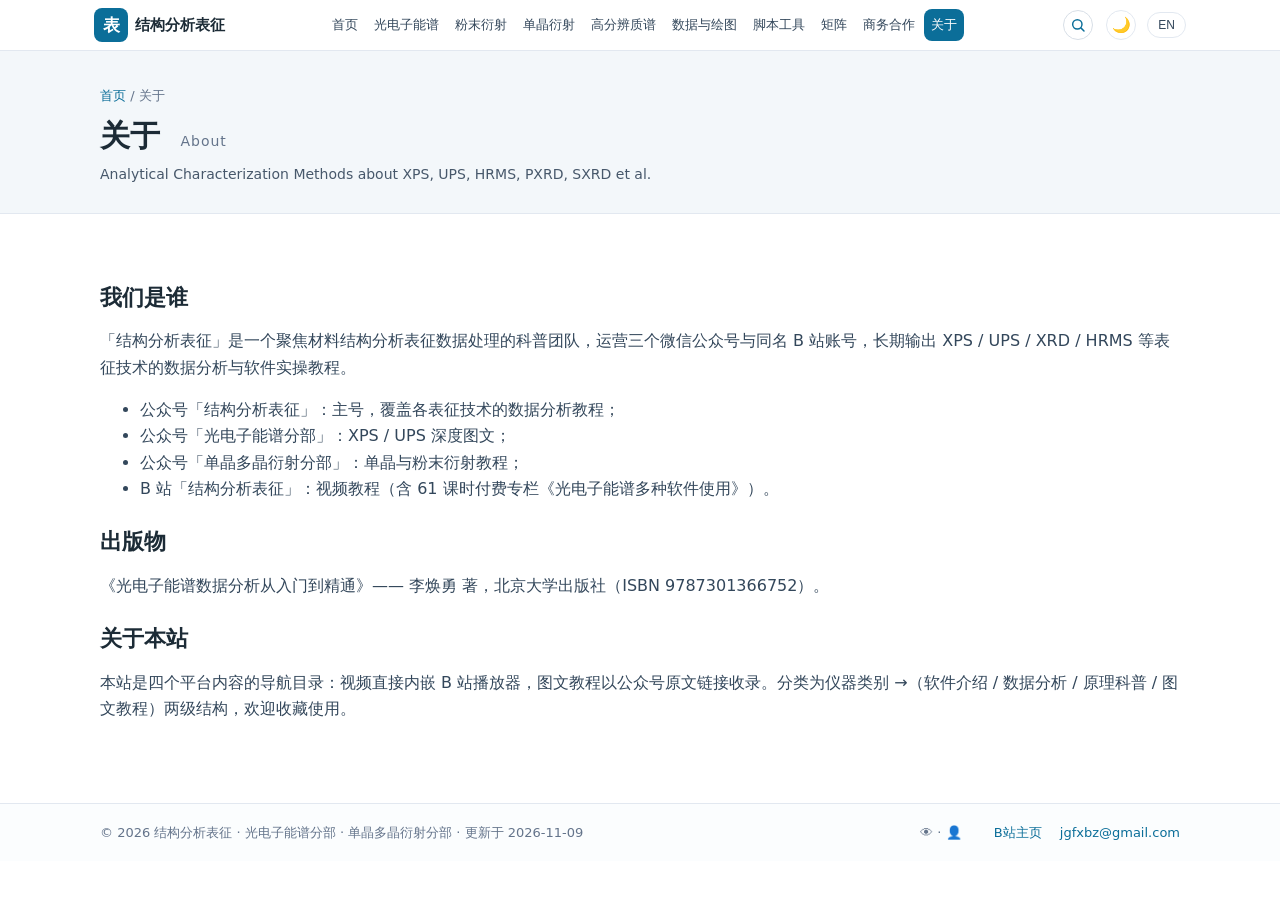
==== about/index.html @ 6eba2d3c "feat: 首页书封放大(150→200px)+离右缘留白，CSS缓存串 20261120d" ====
<!DOCTYPE html>
<html lang="zh-CN">
<head>
<meta charset="UTF-8">
<meta name="viewport" content="width=device-width, initial-scale=1.0">
<title data-i18n="title.about">关于 — 结构分析表征</title>
<meta name="description" content="结构分析表征账号矩阵与出版物的介绍页面。">
<link rel="icon" href="data:image/svg+xml,%3Csvg xmlns='http://www.w3.org/2000/svg' viewBox='0 0 100 100'%3E%3Crect width='100' height='100' rx='20' fill='%230b6e99'/%3E%3Ctext x='50' y='62' font-size='34' text-anchor='middle' fill='white' font-family='sans-serif' font-weight='bold'%3E%E8%A1%A8%3C/text%3E%3C/svg%3E">
<link rel="stylesheet" href="../assets/css/style.css?v=20261120d">
</head>
<body data-page="about">
<header class="site-header">
  <div class="wrap header-inner">
    <a class="logo" href="../index.html">
      <span class="logo-badge">表</span>
      <span class="logo-text"><strong>结构分析表征</strong><small>Structure Analysis &amp; Characterization</small></span>
    </a>
    <nav><ul><li><a href="../index.html" data-i18n="nav.home">首页</a></li>
<li><a href="../xps/index.html" data-i18n="nav.xps">光电子能谱</a></li>
<li><a href="../xrd-powder/index.html" data-i18n="nav.xrd">粉末衍射</a></li>
<li><a href="../scxrd/index.html" data-i18n="nav.scxrd">单晶衍射</a></li>
<li><a href="../hrms/index.html" data-i18n="nav.hrms">高分辨质谱</a></li>
<li><a href="../dataplot/index.html" data-i18n="nav.dataplot">数据与绘图</a></li>
<li><a href="../scripts/index.html" data-i18n="nav.scripts">脚本工具</a></li>
<li><a href="../matrix/index.html" data-i18n="nav.matrix">矩阵</a></li>
<li><a href="../cooperation/index.html" data-i18n="nav.coop">商务合作</a></li>
<li><a href="../about/index.html" class="active" data-i18n="nav.about">关于</a></li></ul></nav>
    <div class="header-actions">
      <a class="search-btn" href="../search/index.html" aria-label="搜索 / Search" title="站内搜索"><svg viewBox="0 0 24 24" fill="none" stroke="currentColor" stroke-width="2.2" stroke-linecap="round"><circle cx="11" cy="11" r="7"/><path d="M21 21l-4.3-4.3"/></svg></a><button id="theme-btn" class="theme-btn" type="button" aria-label="深色模式 / Dark mode">🌙</button>
    <button id="hamburger-btn" class="hamburger-btn" type="button" aria-label="菜单 / Menu">≡</button>
    <button id="lang-toggle" class="lang-toggle" type="button" aria-label="切换语言 / Switch language">EN</button></div>
  </div>
</header>
<main>

<section class="page-head">
  <div class="wrap">
    <p class="crumb"><a href="../index.html" data-i18n="nav.home">首页</a> / <span data-i18n="nav.about">关于</span></p>
    <h1><span data-i18n="nav.about">关于</span> <small>About</small></h1>
    <p class="page-desc">Analytical Characterization Methods about XPS, UPS, HRMS, PXRD, SXRD et al.</p>
  </div>
</section>
<section class="section">
  <div class="wrap about-body">
    <h2 data-i18n="about.h2a">我们是谁</h2>
    <p data-i18n="about.p1">「结构分析表征」是一个聚焦材料结构分析表征数据处理的科普团队，运营三个微信公众号与同名 B 站账号，长期输出 XPS / UPS / XRD / HRMS 等表征技术的数据分析与软件实操教程。</p>
    <ul>
      <li data-i18n="about.li1">公众号「结构分析表征」：主号，覆盖各表征技术的数据分析教程；</li>
      <li data-i18n="about.li2">公众号「光电子能谱分部」：XPS / UPS 深度图文；</li>
      <li data-i18n="about.li3">公众号「单晶多晶衍射分部」：单晶与粉末衍射教程；</li>
      <li data-i18n="about.li4">B 站「结构分析表征」：视频教程（含 61 课时付费专栏《光电子能谱多种软件使用》）。</li>
    </ul>
    <h2 data-i18n="about.h2b">出版物</h2>
    <p data-i18n="about.pub">《光电子能谱数据分析从入门到精通》—— 李焕勇 著，北京大学出版社（ISBN 9787301366752）。</p>
    <h2 data-i18n="about.h2c">关于本站</h2>
    <p data-i18n="about.site">本站是四个平台内容的导航目录：视频直接内嵌 B 站播放器，图文教程以公众号原文链接收录。分类为仪器类别 →（软件介绍 / 数据分析 / 原理科普 / 图文教程）两级结构，欢迎收藏使用。</p>
  </div>
</section>
</main>
<footer class="site-footer">
  <div class="wrap footer-inner">
    <div>© 2026 结构分析表征 · 光电子能谱分部 · 单晶多晶衍射分部 · <span data-i18n="footer.updated">更新于</span> 2026-11-09</div>
    <div class="footer-links">
      <span class="bz">👁 <span id="busuanzi_value_site_pv"></span> · 👤 <span id="busuanzi_value_site_uv"></span></span>
      <a href="https://space.bilibili.com/386282560" target="_blank" rel="noopener" data-i18n="footer.bili">B站主页</a>
      <a href="mailto:jgfxbz@gmail.com">jgfxbz@gmail.com</a>
    </div>
  </div>
</footer>
<div id="modal" class="modal" hidden>
  <div class="modal-mask" data-close></div>
  <div class="modal-body">
    <div class="modal-bar"><span id="modal-title"></span><button class="modal-close" data-close>✕</button></div>
    <div class="modal-player"><iframe id="modal-frame" src="" allowfullscreen scrolling="no" frameborder="0"></iframe></div>
    <div class="modal-foot"><a id="modal-link" href="#" target="_blank" rel="noopener" data-i18n="modal.open">在 B 站打开（点赞投币收藏）↗</a></div>
  </div>
</div>
<script src="../assets/js/data.js?v=20261119a"></script>
<script src="../assets/js/main.js?v=20261119a"></script>
<script async src="https://busuanzi.ibruce.info/busuanzi/2.3/busuanzi.pure.mini.js"></script>
</body>
</html>
---- assets/css/style.css ----
/* 结构分析表征 — 站点样式 */
:root {
  --primary: #0b6e99;
  --primary-dark: #084b69;
  --ink: #1c2b36;
  --muted: #64748b;
  --line: #e2e8f0;
  --bg: #ffffff;
  --bg-alt: #f3f7fa;
  --radius: 12px;
  --shadow: 0 1px 3px rgba(12, 44, 66, .08);
}
* { box-sizing: border-box; }
html { scroll-behavior: smooth; }
body {
  margin: 0;
  font-family: system-ui, "Segoe UI", "PingFang SC", "Hiragino Sans GB", "Microsoft YaHei", sans-serif;
  color: var(--ink);
  background: var(--bg);
  line-height: 1.65;
}
a { color: var(--primary); text-decoration: none; }
a:hover { text-decoration: underline; }
.wrap { max-width: 1120px; margin: 0 auto; padding: 0 20px; }
h1, h2, h3 { line-height: 1.3; }
h2 { font-size: 22px; margin: 0 0 16px; }
.h-num { color: var(--primary); font-size: 14px; margin-right: 8px; font-weight: 700; }
.muted { color: var(--muted); font-size: 13px; }
code { background: var(--bg-alt); border: 1px solid var(--line); border-radius: 4px; padding: 1px 6px; font-size: 12px; }

/* ---------- header ---------- */
.site-header {
  position: sticky; top: 0; z-index: 50;
  background: rgba(255, 255, 255, .92); backdrop-filter: blur(8px);
  border-bottom: 1px solid var(--line);
}
.header-inner { display: flex; align-items: center; justify-content: space-between; gap: 12px; padding: 10px 20px; flex-wrap: wrap; }
.logo { display: flex; align-items: center; gap: 10px; color: var(--ink); }
.logo:hover { text-decoration: none; }
.logo-badge {
  width: 40px; height: 40px; border-radius: 10px; background: var(--primary); color: #fff;
  display: flex; align-items: center; justify-content: center; font-size: 20px; font-weight: 700; flex: none;
}
.logo-text { display: flex; flex-direction: column; line-height: 1.25; }
.logo-text strong { font-size: 17px; }
.logo-text small { color: var(--muted); font-size: 11px; }
nav ul { list-style: none; display: flex; flex-wrap: wrap; gap: 2px; margin: 0; padding: 0; }
nav a {
  display: block; padding: 7px 9px; border-radius: 8px; color: #33475b; font-size: 13.5px; white-space: nowrap;
}
nav a:hover { background: var(--bg-alt); text-decoration: none; }
nav a.active { background: var(--primary); color: #fff; }
.lang-toggle {
  border: 1px solid var(--line); background: #fff; color: #33475b; border-radius: 20px;
  padding: 6px 14px; font-size: 13px; cursor: pointer; transition: .15s; flex: none;
}
.lang-toggle:hover { border-color: var(--primary); color: var(--primary); }

/* ---------- hero ---------- */
.hero {
  background: linear-gradient(135deg, #083a52 0%, #0b6e99 60%, #0d84b5 100%);
  color: #fff; padding: 64px 0 56px;
}
.hero h1 { font-size: 40px; margin: 0 0 10px; letter-spacing: 2px; }
.hero-sub { font-size: 17px; opacity: .92; margin: 0 0 28px; }
.hero-stats { display: flex; flex-wrap: wrap; gap: 14px; margin-bottom: 30px; }
.hero-stats > div {
  background: rgba(255, 255, 255, .12); border: 1px solid rgba(255, 255, 255, .25);
  border-radius: var(--radius); padding: 10px 22px; text-align: center; min-width: 110px;
}
.hero-stats strong { display: block; font-size: 24px; }
.hero-stats span { font-size: 12px; opacity: .85; }
.hero-cta { display: flex; gap: 12px; flex-wrap: wrap; }

/* ---------- buttons ---------- */
.btn {
  display: inline-block; padding: 10px 22px; border-radius: 10px; font-size: 15px;
  border: 1px solid transparent; cursor: pointer; transition: .15s;
}
.btn:hover { text-decoration: none; transform: translateY(-1px); }
.btn.primary { background: #fff; color: var(--primary-dark); font-weight: 600; }
.btn.ghost { background: rgba(255, 255, 255, .16); color: #fff; border-color: rgba(255, 255, 255, .75); }
.section .btn.ghost { color: var(--primary); border-color: var(--primary); background: transparent; }
.btn.small { padding: 5px 12px; font-size: 13px; border-radius: 8px; }

/* ---------- sections ---------- */
.section { padding: 44px 0; }
.section-alt { background: var(--bg-alt); }
.section-sub { margin: -8px 0 16px; color: var(--muted); font-size: 13px; }

/* ---------- category cards (home) ---------- */
.cat-grid { display: grid; grid-template-columns: repeat(auto-fill, minmax(250px, 1fr)); gap: 16px; }
.cat-card {
  display: block; background: #fff; border: 1px solid var(--line); border-radius: var(--radius);
  padding: 20px; color: var(--ink); box-shadow: var(--shadow); transition: .15s;
}
.cat-card:hover { text-decoration: none; border-color: var(--primary); transform: translateY(-2px); }
.cat-name { font-size: 18px; font-weight: 700; color: var(--primary-dark); }
.cat-name small { display: block; color: var(--muted); font-size: 11px; font-weight: 400; letter-spacing: .5px; }
.cat-card p { color: #47586b; font-size: 13px; margin: 8px 0 10px; min-height: 40px; }
.cat-meta { color: var(--primary); font-size: 13px; font-weight: 600; }

/* ---------- software cards ---------- */
.sw-grid { display: grid; grid-template-columns: repeat(auto-fill, minmax(240px, 1fr)); gap: 14px; }
.sw-card {
  background: #fff; border: 1px solid var(--line); border-radius: var(--radius);
  padding: 16px 18px; cursor: pointer; transition: .15s;
}
.sw-card:hover { border-color: var(--primary); box-shadow: var(--shadow); }
.sw-card h3 { margin: 0; font-size: 16px; }
.sw-card .vendor { font-size: 11px; color: #fff; background: var(--primary); border-radius: 20px; padding: 1px 9px; margin-left: 6px; vertical-align: 2px; white-space: nowrap; }
.sw-card p { margin: 6px 0 10px; font-size: 13px; color: #47586b; }
.sw-card .sw-n { font-size: 12px; color: var(--primary); font-weight: 600; }

/* ---------- toolbar / chips / search ---------- */
.toolbar { display: flex; flex-wrap: wrap; gap: 10px; align-items: center; margin-bottom: 18px; }
.chips { display: flex; flex-wrap: wrap; gap: 8px; }
.chip {
  border: 1px solid var(--line); background: #fff; color: #33475b; border-radius: 20px;
  padding: 5px 14px; font-size: 13px; cursor: pointer; transition: .15s;
}
.chip:hover { border-color: var(--primary); color: var(--primary); }
.chip.active { background: var(--primary); border-color: var(--primary); color: #fff; }
.search {
  flex: 1; min-width: 220px; padding: 9px 14px; border: 1px solid var(--line); border-radius: 10px;
  font-size: 14px; outline: none; background: #fff;
}
.search:focus { border-color: var(--primary); }
.count-badge { font-size: 13px; color: var(--muted); font-weight: 400; margin-left: 6px; }

/* ---------- video cards ---------- */
.v-grid { display: grid; grid-template-columns: repeat(auto-fill, minmax(310px, 1fr)); gap: 12px; }
.v-thumb {
  display: block; width: 100%; aspect-ratio: 16 / 9; object-fit: cover;
  border-radius: 8px; background: var(--bg-alt); margin-bottom: 8px;
}
.v-digest {
  font-size: 12px; color: var(--muted); margin: 4px 0 0; line-height: 1.5;
  display: -webkit-box; -webkit-line-clamp: 2; -webkit-box-orient: vertical; overflow: hidden;
}
.site-search {
  display: block; max-width: 640px; margin: 0 auto 16px; padding: 14px 18px;
  font-size: 16px; border: 1px solid var(--line); border-radius: 12px; outline: none; background: #fff;
}
.site-search:focus { border-color: var(--primary); }
#s-count { display: block; text-align: center; margin-bottom: 14px; }
.bz { color: var(--muted); margin-right: 14px; }
.v-card {
  background: #fff; border: 1px solid var(--line); border-radius: var(--radius);
  padding: 14px 16px; cursor: pointer; transition: .15s; display: flex; flex-direction: column; gap: 8px;
}
.v-card:hover { border-color: var(--primary); box-shadow: var(--shadow); }
.v-title { font-size: 14px; font-weight: 600; line-height: 1.45; margin: 0; }
.v-meta { display: flex; flex-wrap: wrap; gap: 6px 12px; align-items: center; font-size: 12px; color: var(--muted); }
.v-tag { background: var(--bg-alt); color: var(--primary-dark); border-radius: 4px; padding: 1px 7px; font-size: 11px; }
.v-tag.s { background: #e8f4ec; color: #1e7a46; }
.v-tag.p { background: #fdf1e3; color: #b05e12; }
.more-row { text-align: center; margin-top: 20px; }
#more[hidden], #amore[hidden] { display: none; }
a.v-card { color: var(--ink); }
a.v-card:hover { text-decoration: none; }
.v-src { color: var(--primary); font-weight: 600; border-radius: 4px; padding: 1px 7px; font-size: 11px; }
.v-src.src-main { background: var(--bg-alt); color: #5a6b7f; }
.v-src.src-xps { background: #e3f0fd; color: #1f6fb5; }
.v-src.src-xrd { background: #e5f6ec; color: #1e8e4f; }
.script-card .btn-row { display: flex; gap: 8px; margin-top: 10px; flex-wrap: wrap; }
.script-card h3 .tag { margin-left: 8px; }

/* ---------- panels ---------- */
.note-panel {
  background: #fff; border: 1px dashed #b9cdda; border-radius: var(--radius);
  padding: 20px 24px; font-size: 14px;
}
.note-panel p { margin: 6px 0; }

/* ---------- accounts / cooperation ---------- */
.acc-grid { display: grid; grid-template-columns: repeat(auto-fill, minmax(250px, 1fr)); gap: 16px; }
.acc-card { background: #fff; border: 1px solid var(--line); border-radius: var(--radius); padding: 18px 20px; }
.acc-card h3 { margin: 0 0 8px; font-size: 16px; }
.acc-card p { margin: 4px 0; font-size: 13px; color: #47586b; }
.tag { font-size: 11px; color: var(--primary); border: 1px solid currentColor; border-radius: 20px; padding: 0 8px; margin-left: 6px; vertical-align: 1px; }
.tag.main { background: var(--primary); color: #fff; border-color: var(--primary); }
.contact-panel { margin-top: 26px; background: #fff; border: 1px solid var(--line); border-radius: var(--radius); padding: 26px 28px; }
.contact-panel .mail { font-size: 19px; font-weight: 700; }
.wechat-line { margin: 4px 0; }
.wechat-line strong, .coop-wechat strong { font-size: 16px; color: var(--primary-dark); letter-spacing: .5px; }
.coop-wechat { margin: 2px 0 4px; font-size: 14px; }
.qr-row { display: flex; gap: 20px; flex-wrap: wrap; margin-top: 18px; }
.qr-box { width: 160px; text-align: center; }
.qr-box img { width: 150px; height: 150px; object-fit: contain; border: 1px solid var(--line); border-radius: 8px; background: var(--bg-alt); min-height: 150px; }
.qr-tip { display: block; font-size: 12px; color: var(--muted); margin-top: 6px; }

/* ---------- 首页商务合作横幅 ---------- */
.coop-band { display: flex; gap: 28px; align-items: center; justify-content: space-between; flex-wrap: wrap; }
.coop-info { flex: 1; min-width: 300px; }
.coop-types { display: flex; flex-wrap: wrap; gap: 8px; margin-bottom: 14px; }
.coop-types > span {
  border: 1px solid var(--line); background: #fff; color: #33475b; border-radius: 20px;
  padding: 5px 14px; font-size: 13px;
}
.coop-mail { margin: 6px 0 4px; font-size: 15px; }
.coop-more { margin-top: 12px; }
.coop-qr { text-align: center; flex: none; }
.coop-qr img { width: 120px; height: 120px; object-fit: contain; border: 1px solid var(--line); border-radius: 8px; background: #fff; }

/* ---------- page head ---------- */
.page-head { background: var(--bg-alt); padding: 34px 0 26px; border-bottom: 1px solid var(--line); }
.crumb { font-size: 13px; color: var(--muted); margin: 0 0 10px; }
.page-head h1 { margin: 0 0 8px; font-size: 30px; }
.page-head h1 small { font-size: 14px; color: var(--muted); font-weight: 400; margin-left: 10px; letter-spacing: 1px; }
.page-desc { color: #47586b; margin: 0; max-width: 780px; font-size: 14px; }
.about-body h2 { margin-top: 26px; }
.about-body p, .about-body li { color: #33475b; }

/* ---------- footer ---------- */
.site-footer { border-top: 1px solid var(--line); background: #fbfdfe; margin-top: 20px; }
.footer-inner { display: flex; justify-content: space-between; flex-wrap: wrap; gap: 8px; padding: 18px 20px; font-size: 13px; color: var(--muted); }
.footer-links a { margin-left: 14px; }

/* ---------- modal ---------- */
.modal { position: fixed; inset: 0; z-index: 100; }
.modal[hidden] { display: none; }
.modal-mask { position: absolute; inset: 0; background: rgba(10, 25, 36, .72); }
.modal-body {
  position: relative; max-width: 900px; margin: 5vh auto; background: #fff;
  border-radius: 14px; overflow: hidden; box-shadow: 0 12px 40px rgba(0, 0, 0, .35);
}
.modal-bar { display: flex; justify-content: space-between; align-items: center; gap: 12px; padding: 12px 18px; }
#modal-title { font-weight: 600; font-size: 15px; }
.modal-close { border: none; background: var(--bg-alt); border-radius: 8px; width: 30px; height: 30px; cursor: pointer; font-size: 14px; }
.modal-close:hover { background: var(--line); }
.modal-player { position: relative; padding-top: 56.25%; background: #000; }
.modal-player iframe { position: absolute; inset: 0; width: 100%; height: 100%; border: 0; }
.modal-foot { padding: 10px 18px; font-size: 13px; }

@media (max-width: 640px) {
  .hero h1 { font-size: 30px; }
  .hero { padding: 44px 0 40px; }
  .modal-body { margin: 3vh 10px; }
}

/* ---------- 内容矩阵页 ---------- */
.matrix-grid { display: grid; grid-template-columns: repeat(auto-fit, minmax(235px, 1fr)); gap: 16px; }
.matrix-card { display: flex; flex-direction: column; gap: 6px; }
.matrix-card h3 { margin: 0 0 2px; }
.matrix-card > p { flex: 1 1 auto; min-height: 64px; }  /* 描述占位一致 → 二维码同高对齐 */
.matrix-qr { text-align: center; margin: 8px 0 4px; }
.matrix-qr img { width: 148px; max-width: 60%; aspect-ratio: 1/1; object-fit: contain; height: auto; border: 1px solid #e5e9ef; border-radius: 10px; background: #fff; padding: 4px; }
.matrix-qr .qr-tip { display: block; font-size: 12px; color: var(--muted, #888); margin-top: 4px; }
.matrix-stats strong { font-size: 24px; color: var(--primary, #0b6e99); }
.matrix-stats span { color: var(--muted, #888); font-size: 12px; margin-left: 6px; }
.matrix-card .btn { margin-top: auto; }

/* ---------- 搜索按钮 ---------- */
.search-btn {
  display: inline-flex; align-items: center; justify-content: center;
  width: 34px; height: 34px; border-radius: 50%;
  border: 1px solid var(--border, #d7dee6);
  color: var(--primary, #0b6e99);
  margin-right: 8px; text-decoration: none; flex-shrink: 0;
  transition: background .15s, color .15s;
}
.search-btn:hover { background: var(--primary, #0b6e99); color: #fff; }
.search-btn svg { width: 16px; height: 16px; display: block; }

/* ---------- 暗色模式 ---------- */
[data-theme="dark"] {
  --primary: #58a8d0;
  --primary-dark: #7ec2e2;
  --ink: #d9e4ee;
  --muted: #8fa3b5;
  --line: #2c3947;
  --bg: #0f1720;
  --bg-alt: #1a2430;
  --shadow: 0 1px 3px rgba(0, 0, 0, .4);
}
[data-theme="dark"] .site-header { background: rgba(15, 23, 32, .92); }
[data-theme="dark"] nav a { color: #b8c8d8; }
[data-theme="dark"] nav a:hover { background: #1a2430; }
[data-theme="dark"] .lang-toggle,
[data-theme="dark"] .search-btn,
[data-theme="dark"] .theme-btn,
[data-theme="dark"] .hamburger-btn { background: #1a2430; color: #b8c8d8; border-color: #2c3947; }
[data-theme="dark"] .v-card,
[data-theme="dark"] .acc-card,
[data-theme="dark"] .script-card,
[data-theme="dark"] .sw-card { background: #16202b; }
[data-theme="dark"] .v-title { color: #d9e4ee; }
[data-theme="dark"] .v-src.src-main { background: #243240; color: #9fb3c8; }
[data-theme="dark"] .v-src.src-xps { background: #16344d; color: #7ec2e2; }
[data-theme="dark"] .v-src.src-xrd { background: #143827; color: #6fd39a; }
[data-theme="dark"] .v-tag { background: #243240; color: #9fb3c8; }
[data-theme="dark"] .v-tag.s { background: #143827; color: #6fd39a; }
[data-theme="dark"] .v-tag.p { background: #3a2c14; color: #e8b96a; }
[data-theme="dark"] .chip { background: #1a2430; color: #b8c8d8; border-color: #2c3947; }
[data-theme="dark"] .chip.active { background: var(--primary); color: #fff; }
[data-theme="dark"] code { background: #1a2430; border-color: #2c3947; }
[data-theme="dark"] .year-sep { color: #8fa3b5; border-color: #2c3947; }
[data-theme="dark"] .facet-head { color: #7ec2e2; }
[data-theme="dark"] .series-head { color: #d9e4ee; border-color: #2c3947; }
[data-theme="dark"] input.search, [data-theme="dark"] #cat-filter, [data-theme="dark"] #home-q {
  background: #1a2430; color: #d9e4ee; border-color: #2c3947;
}

/* ---------- 主题/汉堡按钮 ---------- */
.theme-btn, .hamburger-btn {
  border: 1px solid var(--line); background: #fff; border-radius: 20px;
  width: 34px; height: 34px; cursor: pointer; font-size: 15px; flex: none;
  display: inline-flex; align-items: center; justify-content: center;
  transition: .15s; margin-right: 6px;
}
.theme-btn:hover, .hamburger-btn:hover { border-color: var(--primary); }
.hamburger-btn { display: none; }

/* ---------- 首页搜索框 ---------- */
.home-search {
  display: flex; gap: 8px; margin-top: 18px; max-width: 640px;
}
.home-search input {
  flex: 1; padding: 11px 16px; border-radius: 24px; font-size: 14px;
  border: 1.5px solid var(--line); background: #fff; outline: none;
}
.home-search input:focus { border-color: var(--primary); }
.home-search .btn { border-radius: 24px; padding: 10px 20px; }

/* ---------- 栏目内过滤框 / 分面标题 / 年份分隔 / 系列块 ---------- */
.cat-filter-wrap { margin: 0 0 14px; }
.cat-filter-wrap input {
  width: 100%; padding: 10px 16px; border-radius: 20px; font-size: 14px;
  border: 1.5px solid var(--line); background: #fff; outline: none;
}
.cat-filter-wrap input:focus { border-color: var(--primary); }
.facet-head {
  grid-column: 1 / -1; font-size: 15px; font-weight: 700; color: var(--primary);
  margin: 8px 0 2px; padding-top: 6px; border-top: 1px dashed var(--line);
}
.year-sep {
  grid-column: 1 / -1; font-size: 15px; font-weight: 700; color: var(--muted);
  margin: 10px 0 2px; padding: 4px 10px; border-left: 3px solid var(--primary);
  background: var(--bg-alt); border-radius: 6px;
}
.series-mode { display: block !important; }
.series-block { margin: 0 0 18px; }
.series-head {
  font-size: 15px; font-weight: 700; color: var(--ink);
  padding: 8px 12px; background: var(--bg-alt); border-radius: 8px; margin-bottom: 8px;
}
.series-head .count-badge { margin-left: 6px; }
.series-items { display: flex; flex-direction: column; gap: 8px; }
.series-items .v-card { display: block; }
.hot-badge {
  background: #fff2e0; color: #d97706; border-radius: 4px; padding: 1px 7px;
  font-size: 11px; font-weight: 700; display: inline-block; margin-bottom: 4px;
}
[data-theme="dark"] .hot-badge { background: #3a2c14; color: #f0b45c; }
.v-rel { font-size: 12px; color: var(--muted); margin-top: 4px; }
.v-rel a { color: var(--primary); }
.v-rel a:hover { text-decoration: underline; }

/* ---------- 汉堡菜单（≤900px） ---------- */
@media (max-width: 900px) {
  .hamburger-btn { display: inline-flex; }
  header nav { display: none; width: 100%; }
  header nav.nav-open { display: block; }
  header nav ul { flex-direction: column; gap: 0; padding: 8px 0; }
  header nav a { padding: 10px 12px; font-size: 14px; }
  .header-inner { align-items: flex-start; }
}

/* ---------- header按钮组 ---------- */
.header-actions { display: flex; gap: 6px; align-items: center; flex: none; }
.header-actions .lang-toggle { margin-right: 0; }
@media (max-width: 1280px) {
  .logo-text small { display: none; }
  nav a { padding: 7px 6px; font-size: 13px; }
}

/* ---------- header 紧凑化（单行容纳中文导航+按钮组） ---------- */
@media (max-width: 1366px) {
  .logo-badge { width: 34px; height: 34px; font-size: 17px; border-radius: 8px; }
  .logo { gap: 7px; }
  .logo-text strong { font-size: 15px; }
  .logo-text small { display: none; }
  nav a { padding: 6px 7px; font-size: 12.5px; white-space: nowrap; }
  .header-inner { gap: 8px; padding: 8px 14px; flex-wrap: nowrap; }
  .header-actions { margin-right: 0; }
  .search-btn, .theme-btn { width: 30px; height: 30px; }
  .lang-toggle { padding: 5px 10px; font-size: 12px; }
  .hamburger-btn { width: 30px; height: 30px; }
}
@media (max-width: 1100px) {
  nav a { padding: 6px 5px; font-size: 12px; }
}


[data-theme="dark"] .hero { background: var(--bg); }
[data-theme="dark"] .page-head,
[data-theme="dark"] section.section-alt,
[data-theme="dark"] .coop-band { background: #141e28; }
[data-theme="dark"] h1, [data-theme="dark"] h2, [data-theme="dark"] h3 { color: #d9e4ee; }
[data-theme="dark"] .v-digest { color: #8fa3b5; }
[data-theme="dark"] .sw-card h3, [data-theme="dark"] .acc-card h3 { color: #d9e4ee; }
[data-theme="dark"] .sw-card p, [data-theme="dark"] .acc-card p { color: #9fb3c8; }
[data-theme="dark"] .page-desc, [data-theme="dark"] .crumb { color: #8fa3b5; }
[data-theme="dark"] .crumb a { color: #7ec2e2; }
[data-theme="dark"] table, [data-theme="dark"] td, [data-theme="dark"] th { border-color: #2c3947; }
[data-theme="dark"] td, [data-theme="dark"] th { color: #d9e4ee; }
[data-theme="dark"] tr td:first-child { color: #d9e4ee; }
[data-theme="dark"] .site-footer { background: #101820; border-color: #2c3947; }
[data-theme="dark"] .site-footer a { color: #7ec2e2; }
[data-theme="dark"] input, [data-theme="dark"] select, [data-theme="dark"] textarea {
  background: #1a2430; color: #d9e4ee; border-color: #2c3947;
}
[data-theme="dark"] .modal { background: rgba(0,0,0,.75); }
[data-theme="dark"] .modal-frame { background: #16202b; }
[data-theme="dark"] .btn.primary { background: var(--primary); }
[data-theme="dark"] .btn.ghost { color: #7ec2e2; border-color: #2c3947; }

/* ---------- header 单行紧凑（修订） ---------- */
.header-inner { flex-wrap: nowrap; }
.logo-badge { width: 34px; height: 34px; font-size: 17px; border-radius: 8px; }
.logo { gap: 7px; }
.logo-text strong { font-size: 15px; }
.logo-text small { font-size: 10px; }
nav a { padding: 6px 7px; font-size: 12.5px; white-space: nowrap; }
.header-actions { gap: 5px; }
.search-btn, .theme-btn { width: 30px; height: 30px; }
.lang-toggle { padding: 5px 10px; font-size: 12px; }
@media (max-width: 1180px) {
  .logo-text small { display: none; }
  nav a { padding: 6px 5px; font-size: 12px; }
}



/* ---------- 主页首屏：搜索与专著并排（2026-11-19；2026-11-20 书封放大+离边） ---------- */
.hero-flex{display:flex;gap:44px;align-items:stretch;padding-right:20px}
.hero-main{flex:1 1 auto;min-width:0}
.hero-book{flex:0 0 200px;display:flex;flex-direction:column;align-items:center;text-decoration:none}
.hero-book-cover{width:200px;height:auto;border-radius:10px;box-shadow:0 10px 26px rgba(4,22,38,.45);display:block;transition:transform .18s ease}
.hero-book:hover .hero-book-cover{transform:translateY(-3px)}
.hero-book-tip{margin-top:12px;font-size:13px;line-height:1.55;color:#cfe6f2;text-align:center}
@media(max-width:860px){
  .hero-flex{flex-direction:column;padding-right:0}
  .hero-book{flex:none;flex-direction:row;align-items:center;gap:16px}
  .hero-book-cover{width:112px}
  .hero-book-tip{text-align:left;margin-top:0}
}

/* ---------- 购书链接页 ---------- */
.book-page{display:flex;gap:28px;align-items:flex-start;flex-wrap:wrap}
.book-page .book-cover-lg{width:220px;height:auto;border-radius:10px;box-shadow:0 10px 26px rgba(4,22,38,.28)}
.book-page .book-main{flex:1 1 320px;min-width:0}
.buy-grid{display:grid;grid-template-columns:repeat(auto-fit,minmax(200px,1fr));gap:14px;margin:16px 0 8px}
.buy-card{display:block;padding:16px 18px;border:1px solid var(--border,#dfe7ee);border-radius:10px;text-decoration:none;background:var(--card,#fff)}
.buy-card strong{display:block;font-size:15px;margin-bottom:4px}
.buy-card span{font-size:12.5px;color:#5e6c7d}
.buy-card:hover{border-color:#18a999;box-shadow:0 4px 14px rgba(24,169,153,.14)}

/* ---------- 手机适配（2026-11-20） ---------- */
@media (max-width: 640px) {
  .wrap { padding: 0 14px; }
  .header-inner { padding: 8px 12px; gap: 8px; }
  .logo-badge { width: 32px; height: 32px; font-size: 16px; }
  .logo-text strong { font-size: 14px; }
  .logo { flex-shrink: 0; }
  .header-actions { margin-left: auto; }
  .logo-text small { display: none; }
  .theme-btn, .hamburger-btn, .search-btn { width: 30px; height: 30px; font-size: 12px; }
  .lang-toggle { height: 30px; padding: 0 8px; white-space: nowrap; font-size: 12px; }
  .hero { padding: 34px 0 30px; }
  .hero h1 { font-size: 26px; }
  .hero-sub { font-size: 13.5px; line-height: 1.65; }
  .home-search input { flex: 1 1 auto; min-width: 0; padding: 10px 12px; }
  .home-search .btn { padding: 10px 14px; white-space: nowrap; }
  .hero-stats { gap: 8px; margin-bottom: 20px; }
  .hero-stats > div { flex: 1 1 42%; padding: 10px 8px; text-align: center; }
  .hero-stats strong { font-size: 19px; }
  .hero-cta { flex-wrap: wrap; gap: 10px; }
  .section { padding: 26px 0; }
  .section h2 { font-size: 19px; }
  .v-grid { grid-template-columns: 1fr; }
  .sw-grid { grid-template-columns: 1fr 1fr; }
  .v-card .v-meta { flex-wrap: wrap; gap: 5px; }
  .toolbar { flex-direction: column; align-items: stretch; }
  .acc-grid { grid-template-columns: 1fr; }
  .buy-grid { grid-template-columns: 1fr; }
  .book-page { flex-direction: column; }
  .book-page .book-cover-lg { width: 180px; }
  .footer-inner { flex-direction: column; text-align: center; }
}
@media (max-width: 400px) {
  .hero-stats > div { flex: 1 1 42%; }
  .buy-grid { grid-template-columns: 1fr; }
  .sw-grid { grid-template-columns: 1fr; }
}

/* ---------- 暗色模式补全（2026-11-20）：分类卡/购书卡/统计卡/面板/二维码 ---------- */
[data-theme="dark"] .cat-card { background: #16202b; }
[data-theme="dark"] .cat-card p { color: #9fb3c8; }
[data-theme="dark"] .buy-card { background: #16202b; border-color: #2c3947; }
[data-theme="dark"] .buy-card strong { color: #d9e4ee; }
[data-theme="dark"] .buy-card span { color: #9fb3c8; }
[data-theme="dark"] .buy-card:hover { background: #1a2836; }
[data-theme="dark"] .contact-panel { background: #16202b; border-color: #2c3947; }
[data-theme="dark"] .contact-panel h2,
[data-theme="dark"] .contact-panel h3 { color: #d9e4ee; }
[data-theme="dark"] .note-panel { background: #16202b; border-color: #2c3947; color: #b8c8d8; }
[data-theme="dark"] .coop-types > span { background: #1a2430; color: #b8c8d8; border-color: #2c3947; }
[data-theme="dark"] .hero-stats > div { background: #16202b; border-color: #2c3947; }
[data-theme="dark"] .coop-qr img { background: #fff; border-color: #2c3947; }
[data-theme="dark"] .matrix-qr img { background: #fff; border-color: #2c3947; }
[data-theme="dark"] .about-body p, [data-theme="dark"] .about-body li { color: #b8c8d8; }
[data-theme="dark"] .home-search input { background: #1a2430; color: #d9e4ee; }
[data-theme="dark"] .cat-filter-wrap input { background: #1a2430; color: #d9e4ee; }

/* ---------- 暗色模式修复二（2026-11-20 全站审计）：激活项/主按钮/普通按钮/原生控件 ---------- */
[data-theme="dark"] { color-scheme: dark; }
[data-theme="dark"] nav a.active { color: #0f1720; font-weight: 600; }
[data-theme="dark"] .btn.primary { background: var(--primary); color: #0f1720; font-weight: 600; }
[data-theme="dark"] .btn { background: #1a2430; color: #b8c8d8; border-color: #2c3947; }
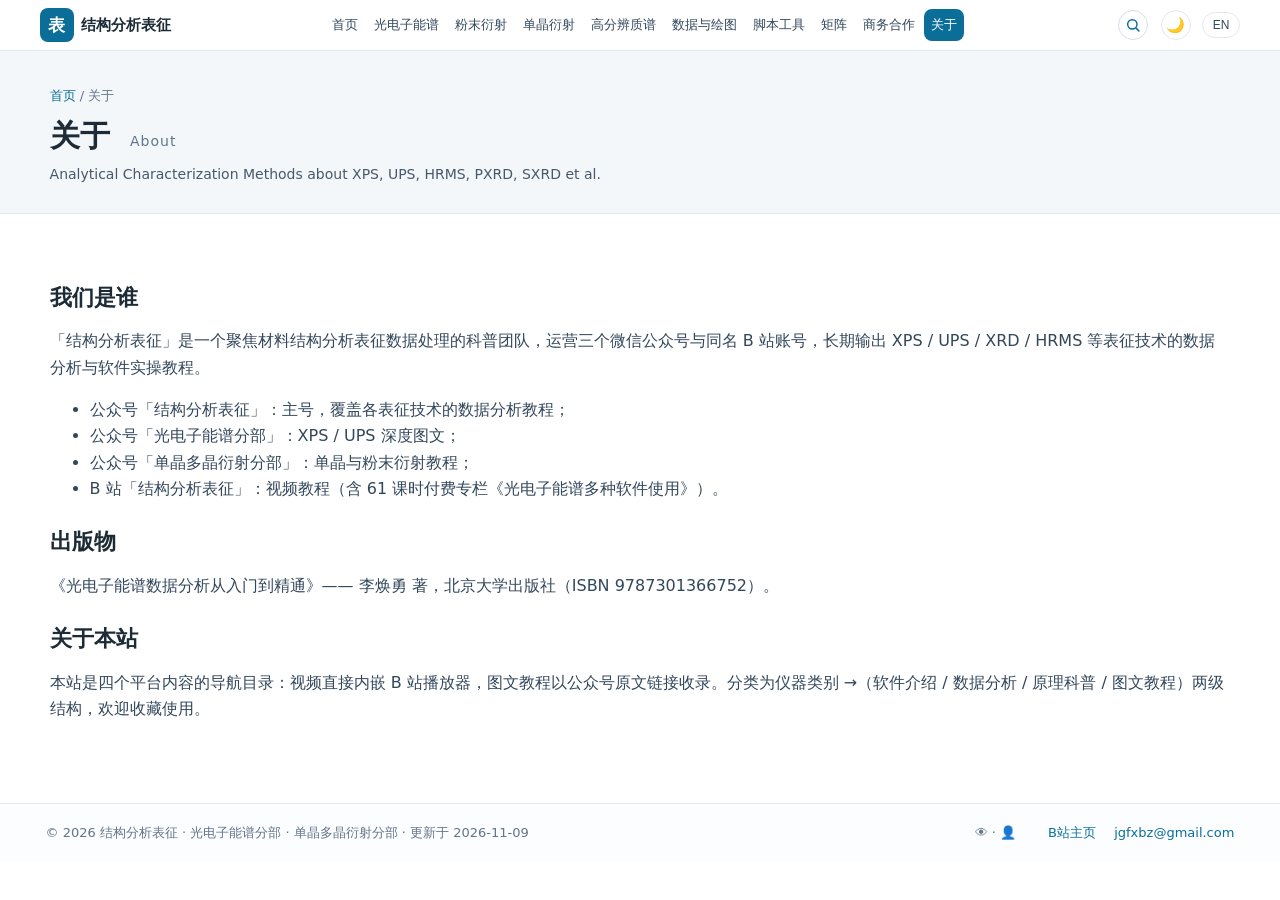
==== commit 378ef819: "feat: 全站宽屏改版——内容区 1120→1600px(96vw)，网格 auto-fit 每行排满，页面高度显著缩短；CSS缓存串 20261120f" ====
--- a/about/index.html
+++ b/about/index.html
@@ -6,7 +6,7 @@
 <title data-i18n="title.about">关于 — 结构分析表征</title>
 <meta name="description" content="结构分析表征账号矩阵与出版物的介绍页面。">
 <link rel="icon" href="data:image/svg+xml,%3Csvg xmlns='http://www.w3.org/2000/svg' viewBox='0 0 100 100'%3E%3Crect width='100' height='100' rx='20' fill='%230b6e99'/%3E%3Ctext x='50' y='62' font-size='34' text-anchor='middle' fill='white' font-family='sans-serif' font-weight='bold'%3E%E8%A1%A8%3C/text%3E%3C/svg%3E">
-<link rel="stylesheet" href="../assets/css/style.css?v=20261120d">
+<link rel="stylesheet" href="../assets/css/style.css?v=20261120f">
 </head>
 <body data-page="about">
 <header class="site-header">
--- a/assets/css/style.css
+++ b/assets/css/style.css
@@ -21,7 +21,7 @@
 }
 a { color: var(--primary); text-decoration: none; }
 a:hover { text-decoration: underline; }
-.wrap { max-width: 1120px; margin: 0 auto; padding: 0 20px; }
+.wrap { max-width: min(1600px, 96vw); margin: 0 auto; padding: 0 24px; }
 h1, h2, h3 { line-height: 1.3; }
 h2 { font-size: 22px; margin: 0 0 16px; }
 .h-num { color: var(--primary); font-size: 14px; margin-right: 8px; font-weight: 700; }
@@ -89,7 +89,7 @@
 .section-sub { margin: -8px 0 16px; color: var(--muted); font-size: 13px; }
 
 /* ---------- category cards (home) ---------- */
-.cat-grid { display: grid; grid-template-columns: repeat(auto-fill, minmax(250px, 1fr)); gap: 16px; }
+.cat-grid { display: grid; grid-template-columns: repeat(auto-fit, minmax(280px, 1fr)); gap: 16px; }
 .cat-card {
   display: block; background: #fff; border: 1px solid var(--line); border-radius: var(--radius);
   padding: 20px; color: var(--ink); box-shadow: var(--shadow); transition: .15s;
@@ -101,7 +101,7 @@
 .cat-meta { color: var(--primary); font-size: 13px; font-weight: 600; }
 
 /* ---------- software cards ---------- */
-.sw-grid { display: grid; grid-template-columns: repeat(auto-fill, minmax(240px, 1fr)); gap: 14px; }
+.sw-grid { display: grid; grid-template-columns: repeat(auto-fit, minmax(250px, 1fr)); gap: 14px; }
 .sw-card {
   background: #fff; border: 1px solid var(--line); border-radius: var(--radius);
   padding: 16px 18px; cursor: pointer; transition: .15s;
@@ -129,7 +129,7 @@
 .count-badge { font-size: 13px; color: var(--muted); font-weight: 400; margin-left: 6px; }
 
 /* ---------- video cards ---------- */
-.v-grid { display: grid; grid-template-columns: repeat(auto-fill, minmax(310px, 1fr)); gap: 12px; }
+.v-grid { display: grid; grid-template-columns: repeat(auto-fit, minmax(280px, 1fr)); gap: 14px; }
 .v-thumb {
   display: block; width: 100%; aspect-ratio: 16 / 9; object-fit: cover;
   border-radius: 8px; background: var(--bg-alt); margin-bottom: 8px;
@@ -519,3 +519,24 @@
 [data-theme="dark"] nav a.active { color: #0f1720; font-weight: 600; }
 [data-theme="dark"] .btn.primary { background: var(--primary); color: #0f1720; font-weight: 600; }
 [data-theme="dark"] .btn { background: #1a2430; color: #b8c8d8; border-color: #2c3947; }
+
+/* ---------- 主页付费课程横幅（2026-11-20） ---------- */
+.course-band { padding: 30px 0 0; }
+.course-banner {
+  display: flex; align-items: center; justify-content: space-between; gap: 18px;
+  background: linear-gradient(120deg, #083a52 0%, #0b6e99 55%, #18a999 100%);
+  border-radius: 14px; padding: 22px 28px; color: #fff; text-decoration: none;
+  box-shadow: 0 6px 18px rgba(12, 44, 66, .18); transition: .15s;
+}
+.course-banner:hover { text-decoration: none; transform: translateY(-2px); }
+.course-badge { display: inline-block; background: rgba(255,255,255,.16); border: 1px solid rgba(255,255,255,.42); border-radius: 20px; padding: 3px 14px; font-size: 12.5px; letter-spacing: .5px; }
+.course-banner h2 { margin: 10px 0 6px; font-size: 22px; color: #fff; }
+.course-banner p { margin: 0; font-size: 14px; opacity: .92; max-width: 660px; }
+.course-cta { flex: none; background: #fff; color: var(--primary-dark); font-weight: 700; border-radius: 10px; padding: 12px 22px; font-size: 15px; white-space: nowrap; }
+[data-theme="dark"] .course-banner { background: linear-gradient(120deg, #0d2940 0%, #14506e 55%, #12876f 100%); }
+[data-theme="dark"] .course-cta { color: #0f1720; }
+@media (max-width: 640px) {
+  .course-banner { flex-direction: column; align-items: flex-start; padding: 18px 18px; }
+  .course-banner h2 { font-size: 18px; }
+  .course-cta { padding: 10px 18px; }
+}
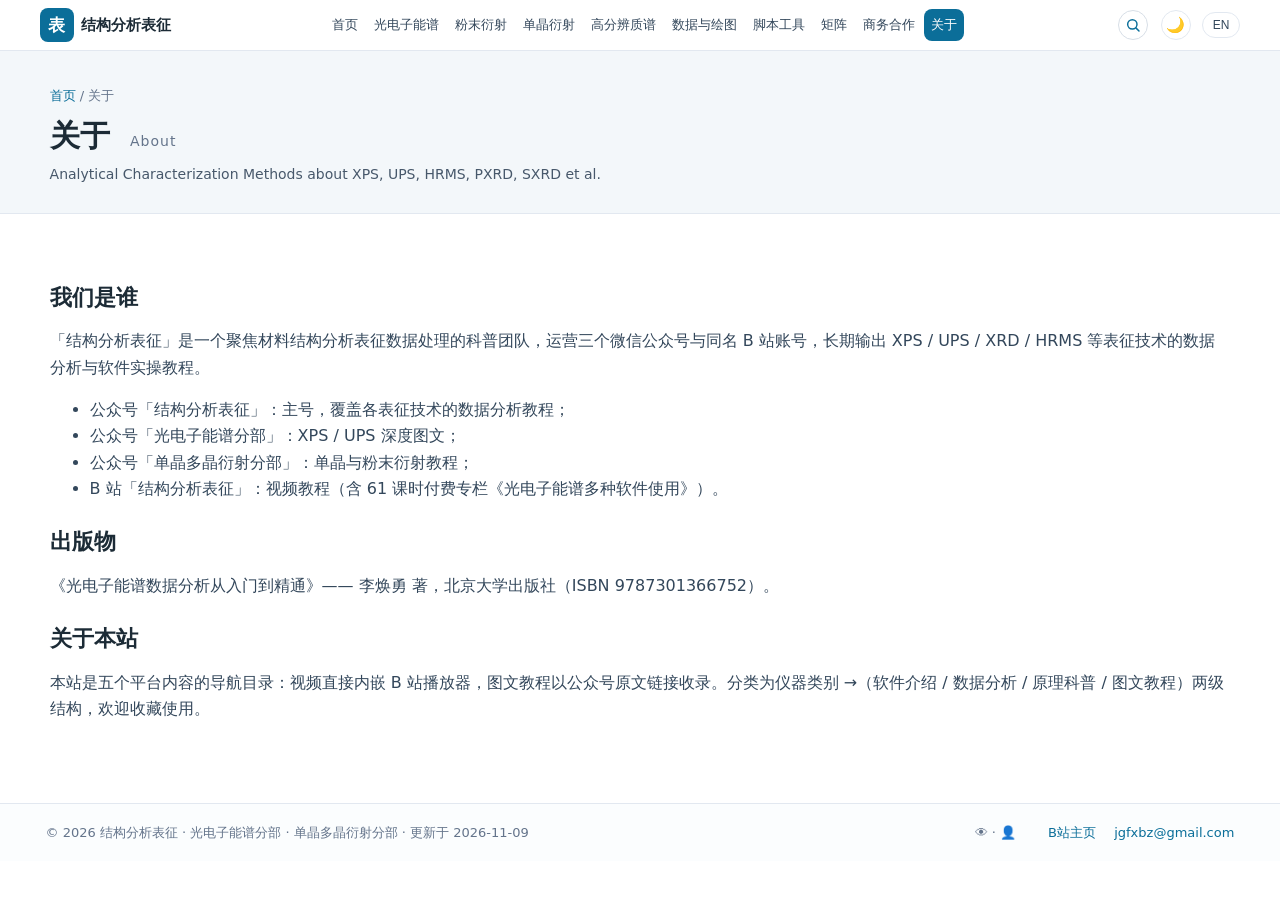
==== commit 7a90fe75: "feat: 账号矩阵新增 YouTube 频道（矩阵页第5卡+主页第5卡+QR），四个平台→五个平台（矩阵/about），i18n 双语，缓存串 h" ====
--- a/about/index.html
+++ b/about/index.html
@@ -6,7 +6,7 @@
 <title data-i18n="title.about">关于 — 结构分析表征</title>
 <meta name="description" content="结构分析表征账号矩阵与出版物的介绍页面。">
 <link rel="icon" href="data:image/svg+xml,%3Csvg xmlns='http://www.w3.org/2000/svg' viewBox='0 0 100 100'%3E%3Crect width='100' height='100' rx='20' fill='%230b6e99'/%3E%3Ctext x='50' y='62' font-size='34' text-anchor='middle' fill='white' font-family='sans-serif' font-weight='bold'%3E%E8%A1%A8%3C/text%3E%3C/svg%3E">
-<link rel="stylesheet" href="../assets/css/style.css?v=20261120f">
+<link rel="stylesheet" href="../assets/css/style.css?v=20261120g">
 </head>
 <body data-page="about">
 <header class="site-header">
@@ -53,7 +53,7 @@
     <h2 data-i18n="about.h2b">出版物</h2>
     <p data-i18n="about.pub">《光电子能谱数据分析从入门到精通》—— 李焕勇 著，北京大学出版社（ISBN 9787301366752）。</p>
     <h2 data-i18n="about.h2c">关于本站</h2>
-    <p data-i18n="about.site">本站是四个平台内容的导航目录：视频直接内嵌 B 站播放器，图文教程以公众号原文链接收录。分类为仪器类别 →（软件介绍 / 数据分析 / 原理科普 / 图文教程）两级结构，欢迎收藏使用。</p>
+    <p data-i18n="about.site">本站是五个平台内容的导航目录：视频直接内嵌 B 站播放器，图文教程以公众号原文链接收录。分类为仪器类别 →（软件介绍 / 数据分析 / 原理科普 / 图文教程）两级结构，欢迎收藏使用。</p>
   </div>
 </section>
 </main>
@@ -75,8 +75,8 @@
     <div class="modal-foot"><a id="modal-link" href="#" target="_blank" rel="noopener" data-i18n="modal.open">在 B 站打开（点赞投币收藏）↗</a></div>
   </div>
 </div>
-<script src="../assets/js/data.js?v=20261119a"></script>
-<script src="../assets/js/main.js?v=20261119a"></script>
+<script src="../assets/js/data.js?v=20261120h"></script>
+<script src="../assets/js/main.js?v=20261120h"></script>
 <script async src="https://busuanzi.ibruce.info/busuanzi/2.3/busuanzi.pure.mini.js"></script>
 </body>
 </html>
--- a/assets/css/style.css
+++ b/assets/css/style.css
@@ -185,7 +185,7 @@
 .wechat-line { margin: 4px 0; }
 .wechat-line strong, .coop-wechat strong { font-size: 16px; color: var(--primary-dark); letter-spacing: .5px; }
 .coop-wechat { margin: 2px 0 4px; font-size: 14px; }
-.qr-row { display: flex; gap: 20px; flex-wrap: wrap; margin-top: 18px; }
+.qr-row { display: flex; gap: 20px; flex-wrap: wrap; margin-top: 18px; justify-content: space-evenly; }
 .qr-box { width: 160px; text-align: center; }
 .qr-box img { width: 150px; height: 150px; object-fit: contain; border: 1px solid var(--line); border-radius: 8px; background: var(--bg-alt); min-height: 150px; }
 .qr-tip { display: block; font-size: 12px; color: var(--muted); margin-top: 6px; }
@@ -540,3 +540,12 @@
   .course-banner h2 { font-size: 18px; }
   .course-cta { padding: 10px 18px; }
 }
+
+/* ---------- 商务合作页铺满（2026-11-20） ---------- */
+.acc-grid.acc-4 { grid-template-columns: repeat(4, 1fr); }
+@media (max-width: 900px) {
+  .acc-grid.acc-4 { grid-template-columns: repeat(2, 1fr); }
+}
+@media (max-width: 640px) {
+  .acc-grid.acc-4 { grid-template-columns: 1fr; }
+}
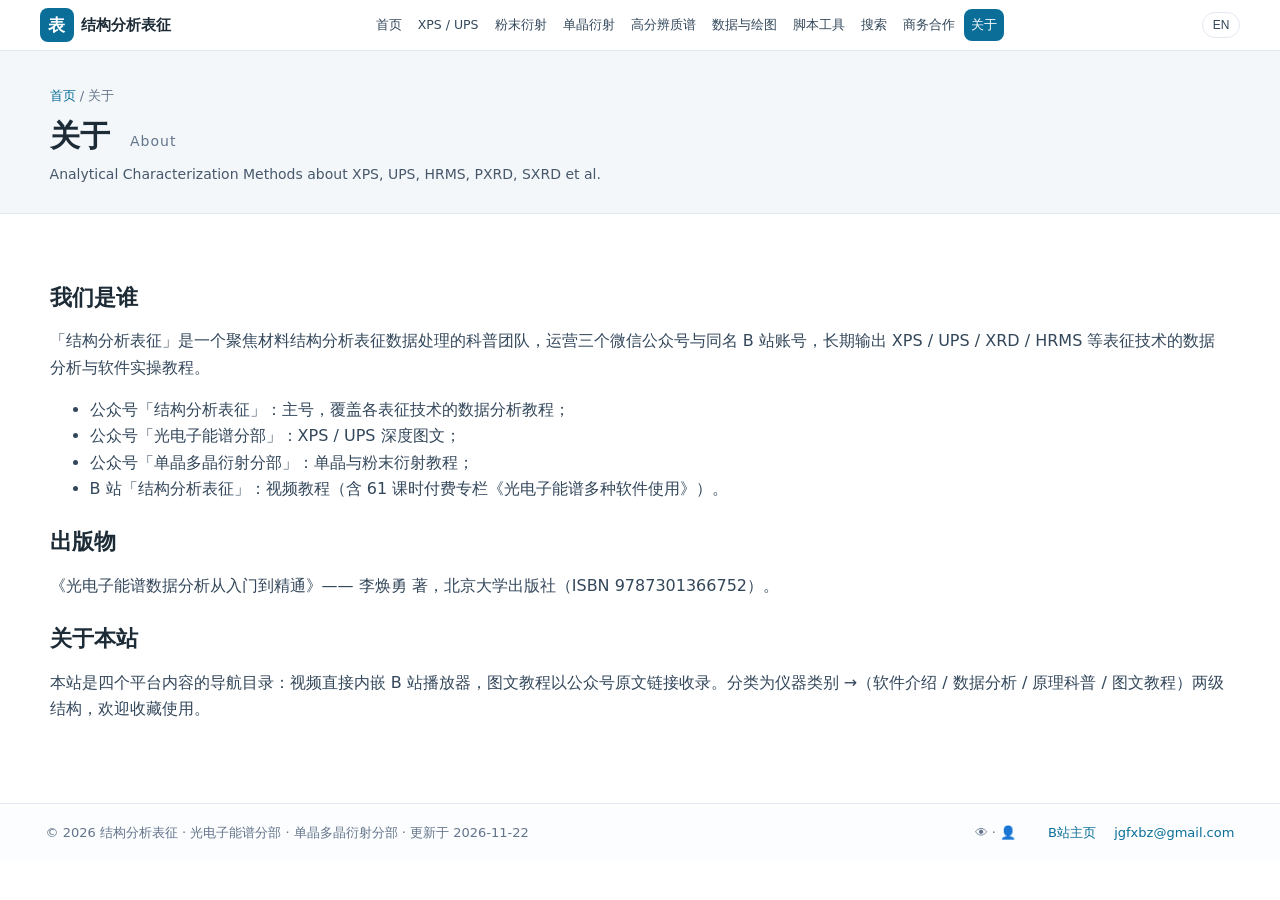
==== commit cd447193: "fix: 搜索全面性——多关键词/空格分词/全角半角归一 + other类文章可搜(仅搜索可见) + 结果分页加载(30/40→无限) + 修复build.py ROOT路径(工具链入库后误写嵌套目录" ====
--- a/about/index.html
+++ b/about/index.html
@@ -6,7 +6,7 @@
 <title data-i18n="title.about">关于 — 结构分析表征</title>
 <meta name="description" content="结构分析表征账号矩阵与出版物的介绍页面。">
 <link rel="icon" href="data:image/svg+xml,%3Csvg xmlns='http://www.w3.org/2000/svg' viewBox='0 0 100 100'%3E%3Crect width='100' height='100' rx='20' fill='%230b6e99'/%3E%3Ctext x='50' y='62' font-size='34' text-anchor='middle' fill='white' font-family='sans-serif' font-weight='bold'%3E%E8%A1%A8%3C/text%3E%3C/svg%3E">
-<link rel="stylesheet" href="../assets/css/style.css?v=20261120g">
+<link rel="stylesheet" href="../assets/css/style.css?v=202611220038">
 </head>
 <body data-page="about">
 <header class="site-header">
@@ -16,19 +16,16 @@
       <span class="logo-text"><strong>结构分析表征</strong><small>Structure Analysis &amp; Characterization</small></span>
     </a>
     <nav><ul><li><a href="../index.html" data-i18n="nav.home">首页</a></li>
-<li><a href="../xps/index.html" data-i18n="nav.xps">光电子能谱</a></li>
+<li><a href="../xps/index.html" data-i18n="nav.xps">XPS / UPS</a></li>
 <li><a href="../xrd-powder/index.html" data-i18n="nav.xrd">粉末衍射</a></li>
 <li><a href="../scxrd/index.html" data-i18n="nav.scxrd">单晶衍射</a></li>
 <li><a href="../hrms/index.html" data-i18n="nav.hrms">高分辨质谱</a></li>
 <li><a href="../dataplot/index.html" data-i18n="nav.dataplot">数据与绘图</a></li>
 <li><a href="../scripts/index.html" data-i18n="nav.scripts">脚本工具</a></li>
-<li><a href="../matrix/index.html" data-i18n="nav.matrix">矩阵</a></li>
+<li><a href="../search/index.html" data-i18n="nav.search">搜索</a></li>
 <li><a href="../cooperation/index.html" data-i18n="nav.coop">商务合作</a></li>
 <li><a href="../about/index.html" class="active" data-i18n="nav.about">关于</a></li></ul></nav>
-    <div class="header-actions">
-      <a class="search-btn" href="../search/index.html" aria-label="搜索 / Search" title="站内搜索"><svg viewBox="0 0 24 24" fill="none" stroke="currentColor" stroke-width="2.2" stroke-linecap="round"><circle cx="11" cy="11" r="7"/><path d="M21 21l-4.3-4.3"/></svg></a><button id="theme-btn" class="theme-btn" type="button" aria-label="深色模式 / Dark mode">🌙</button>
-    <button id="hamburger-btn" class="hamburger-btn" type="button" aria-label="菜单 / Menu">≡</button>
-    <button id="lang-toggle" class="lang-toggle" type="button" aria-label="切换语言 / Switch language">EN</button></div>
+    <button id="lang-toggle" class="lang-toggle" type="button" aria-label="切换语言 / Switch language">EN</button>
   </div>
 </header>
 <main>
@@ -53,13 +50,13 @@
     <h2 data-i18n="about.h2b">出版物</h2>
     <p data-i18n="about.pub">《光电子能谱数据分析从入门到精通》—— 李焕勇 著，北京大学出版社（ISBN 9787301366752）。</p>
     <h2 data-i18n="about.h2c">关于本站</h2>
-    <p data-i18n="about.site">本站是五个平台内容的导航目录：视频直接内嵌 B 站播放器，图文教程以公众号原文链接收录。分类为仪器类别 →（软件介绍 / 数据分析 / 原理科普 / 图文教程）两级结构，欢迎收藏使用。</p>
+    <p data-i18n="about.site">本站是四个平台内容的导航目录：视频直接内嵌 B 站播放器，图文教程以公众号原文链接收录。分类为仪器类别 →（软件介绍 / 数据分析 / 原理科普 / 图文教程）两级结构，欢迎收藏使用。</p>
   </div>
 </section>
 </main>
 <footer class="site-footer">
   <div class="wrap footer-inner">
-    <div>© 2026 结构分析表征 · 光电子能谱分部 · 单晶多晶衍射分部 · <span data-i18n="footer.updated">更新于</span> 2026-11-09</div>
+    <div>© 2026 结构分析表征 · 光电子能谱分部 · 单晶多晶衍射分部 · <span data-i18n="footer.updated">更新于</span> 2026-11-22</div>
     <div class="footer-links">
       <span class="bz">👁 <span id="busuanzi_value_site_pv"></span> · 👤 <span id="busuanzi_value_site_uv"></span></span>
       <a href="https://space.bilibili.com/386282560" target="_blank" rel="noopener" data-i18n="footer.bili">B站主页</a>
@@ -75,8 +72,8 @@
     <div class="modal-foot"><a id="modal-link" href="#" target="_blank" rel="noopener" data-i18n="modal.open">在 B 站打开（点赞投币收藏）↗</a></div>
   </div>
 </div>
-<script src="../assets/js/data.js?v=20261120h"></script>
-<script src="../assets/js/main.js?v=20261120h"></script>
+<script src="../assets/js/data.js?v=202611220038"></script>
+<script src="../assets/js/main.js?v=202611220038"></script>
 <script async src="https://busuanzi.ibruce.info/busuanzi/2.3/busuanzi.pure.mini.js"></script>
 </body>
 </html>
--- a/assets/css/style.css
+++ b/assets/css/style.css
@@ -63,10 +63,10 @@
 }
 .hero h1 { font-size: 40px; margin: 0 0 10px; letter-spacing: 2px; }
 .hero-sub { font-size: 17px; opacity: .92; margin: 0 0 28px; }
-.hero-stats { display: flex; flex-wrap: wrap; gap: 14px; margin-bottom: 30px; }
+.hero-stats { display: flex; flex-wrap: wrap; gap: 14px; margin-bottom: 30px; max-width: none; }
 .hero-stats > div {
   background: rgba(255, 255, 255, .12); border: 1px solid rgba(255, 255, 255, .25);
-  border-radius: var(--radius); padding: 10px 22px; text-align: center; min-width: 110px;
+  border-radius: var(--radius); padding: 10px 22px; text-align: center; min-width: 110px; flex: 1 1 0;
 }
 .hero-stats strong { display: block; font-size: 24px; }
 .hero-stats span { font-size: 12px; opacity: .85; }
@@ -191,7 +191,7 @@
 .qr-tip { display: block; font-size: 12px; color: var(--muted); margin-top: 6px; }
 
 /* ---------- 首页商务合作横幅 ---------- */
-.coop-band { display: flex; gap: 28px; align-items: center; justify-content: space-between; flex-wrap: wrap; }
+.coop-band { display: flex; gap: 30px; align-items: center; flex-wrap: nowrap; }
 .coop-info { flex: 1; min-width: 300px; }
 .coop-types { display: flex; flex-wrap: wrap; gap: 8px; margin-bottom: 14px; }
 .coop-types > span {
@@ -314,7 +314,7 @@
 
 /* ---------- 首页搜索框 ---------- */
 .home-search {
-  display: flex; gap: 8px; margin-top: 18px; max-width: 640px;
+  display: flex; gap: 8px; margin-top: 18px; max-width: none;
 }
 .home-search input {
   flex: 1; padding: 11px 16px; border-radius: 24px; font-size: 14px;
@@ -549,3 +549,41 @@
 @media (max-width: 640px) {
   .acc-grid.acc-4 { grid-template-columns: 1fr; }
 }
+
+/* ---------- 首页预览版：hero 三分并排 + 商务合作 5 码（2026-11-21） ---------- */
+.hero-course {
+  flex: 0 0 300px; display: flex; flex-direction: column; align-items: flex-start; gap: 10px;
+  background: linear-gradient(135deg, #083a52 0%, #0b6e99 60%, #18a999 100%);
+  border-radius: 14px; padding: 22px 24px; text-decoration: none; transition: .15s;
+}
+.hero-course:hover { transform: translateY(-3px); text-decoration: none; }
+.hc-badge { display: inline-block; background: rgba(255,255,255,.16); border: 1px solid rgba(255,255,255,.42); border-radius: 20px; padding: 3px 12px; font-size: 12px; color: #fff; }
+.hc-title { font-size: 18px; color: #fff; line-height: 1.35; }
+.hc-desc { font-size: 12.5px; color: rgba(255,255,255,.85); line-height: 1.5; }
+.hc-cta { margin-top: auto; background: #fff; color: var(--primary-dark); font-weight: 700; font-size: 14px; border-radius: 10px; padding: 9px 18px; }
+[data-theme="dark"] .hero-course { background: linear-gradient(135deg, #0d2940 0%, #14506e 60%, #12876f 100%); }
+[data-theme="dark"] .hc-cta { color: #0f1720; }
+.coop-qr-row, .qr-row { display: flex; gap: 12px; flex-wrap: nowrap; justify-content: space-between; margin-top: 22px; }
+.coop-qr-row .coop-qr, .qr-row .qr-box { flex: 1 1 0; min-width: 0; max-width: none; cursor: zoom-in; transition: transform .15s; }
+.coop-qr-row .coop-qr:hover, .qr-row .qr-box:hover { transform: scale(1.05); }
+.coop-qr-row .coop-qr img, .qr-row .qr-box img { width: 100%; aspect-ratio: 1/1; height: auto; min-height: 90px; }
+.qr-zoom-overlay { position: fixed; inset: 0; background: rgba(6, 15, 24, .86); display: none; z-index: 9999; align-items: center; justify-content: center; flex-direction: column; cursor: zoom-out; }
+.qr-zoom-overlay.open { display: flex; }
+.qr-zoom-overlay img { width: min(88vmin, 640px); height: auto; border-radius: 12px; background: #fff; padding: 14px; box-shadow: 0 20px 60px rgba(0,0,0,.5); }
+.qr-zoom-overlay .qr-zoom-tip { color: #fff; margin-top: 16px; font-size: 15px; letter-spacing: .5px; }
+@media (max-width: 1200px) {
+  .hero-course { flex-basis: 260px; }
+  .hero-book { flex-basis: 170px; }
+  .hero-book-cover { width: 170px; }
+}
+@media (max-width: 900px) {
+  .coop-band { flex-direction: column; align-items: stretch; gap: 10px; }
+  .coop-qr-row { flex: none; }
+}
+@media (max-width: 860px) {
+  .hero-flex { flex-direction: column; }
+  .hero-course { flex: none; width: 100%; }
+  .hero-book { flex: none; flex-direction: row; align-items: center; gap: 16px; }
+  .hero-book-cover { width: 112px; }
+  .hero-book-tip { text-align: left; margin-top: 0; }
+}
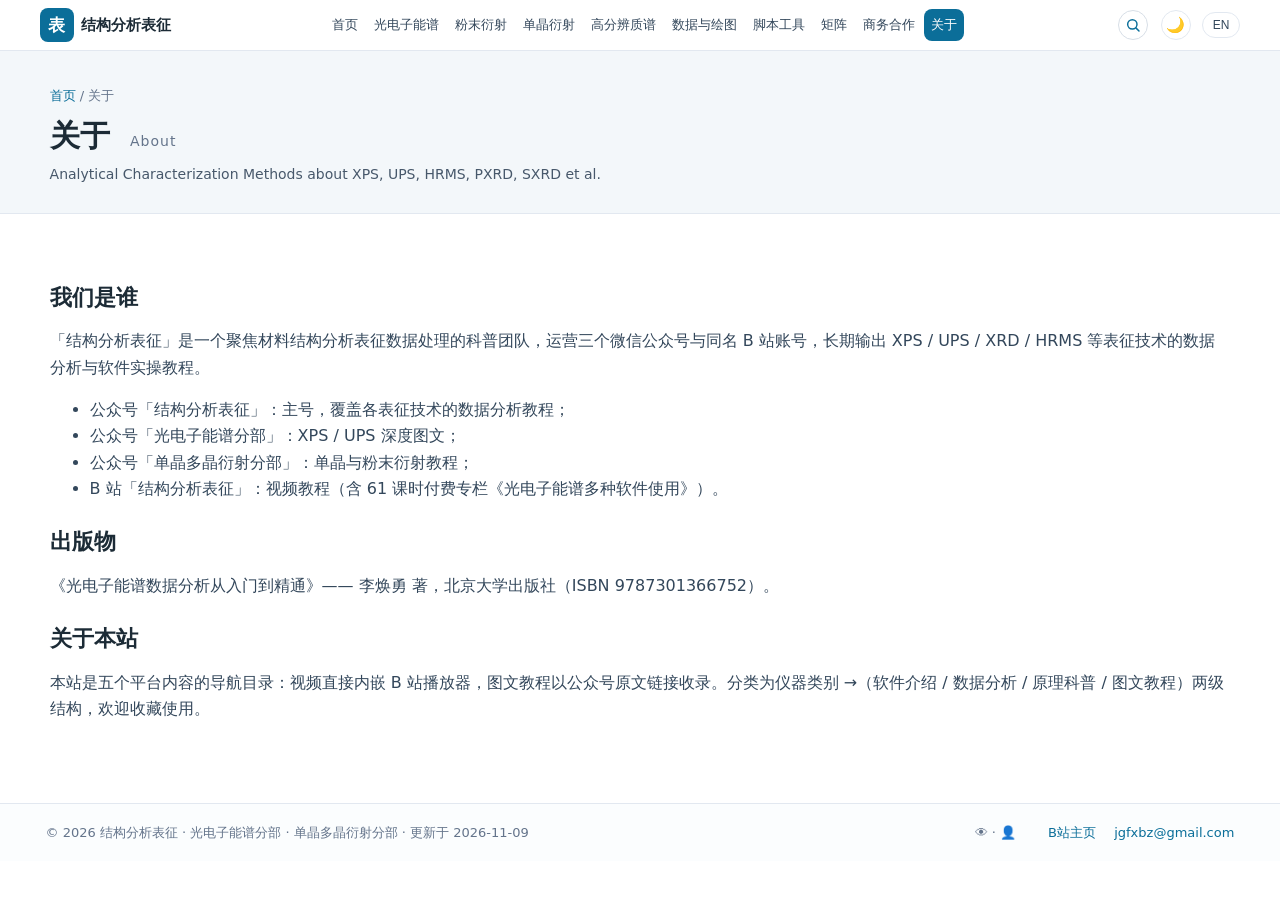
==== commit 333106d1: "revert: 恢复手工维护页面(课程横幅/书封面/5码灯箱/光电子能谱导航名)——上一提交的全量构建用旧模板覆盖了直接维护的页面; 仅保留搜索增强(main.js/build.py/search页s" ====
--- a/about/index.html
+++ b/about/index.html
@@ -6,7 +6,7 @@
 <title data-i18n="title.about">关于 — 结构分析表征</title>
 <meta name="description" content="结构分析表征账号矩阵与出版物的介绍页面。">
 <link rel="icon" href="data:image/svg+xml,%3Csvg xmlns='http://www.w3.org/2000/svg' viewBox='0 0 100 100'%3E%3Crect width='100' height='100' rx='20' fill='%230b6e99'/%3E%3Ctext x='50' y='62' font-size='34' text-anchor='middle' fill='white' font-family='sans-serif' font-weight='bold'%3E%E8%A1%A8%3C/text%3E%3C/svg%3E">
-<link rel="stylesheet" href="../assets/css/style.css?v=202611220038">
+<link rel="stylesheet" href="../assets/css/style.css?v=20261120g">
 </head>
 <body data-page="about">
 <header class="site-header">
@@ -16,16 +16,19 @@
       <span class="logo-text"><strong>结构分析表征</strong><small>Structure Analysis &amp; Characterization</small></span>
     </a>
     <nav><ul><li><a href="../index.html" data-i18n="nav.home">首页</a></li>
-<li><a href="../xps/index.html" data-i18n="nav.xps">XPS / UPS</a></li>
+<li><a href="../xps/index.html" data-i18n="nav.xps">光电子能谱</a></li>
 <li><a href="../xrd-powder/index.html" data-i18n="nav.xrd">粉末衍射</a></li>
 <li><a href="../scxrd/index.html" data-i18n="nav.scxrd">单晶衍射</a></li>
 <li><a href="../hrms/index.html" data-i18n="nav.hrms">高分辨质谱</a></li>
 <li><a href="../dataplot/index.html" data-i18n="nav.dataplot">数据与绘图</a></li>
 <li><a href="../scripts/index.html" data-i18n="nav.scripts">脚本工具</a></li>
-<li><a href="../search/index.html" data-i18n="nav.search">搜索</a></li>
+<li><a href="../matrix/index.html" data-i18n="nav.matrix">矩阵</a></li>
 <li><a href="../cooperation/index.html" data-i18n="nav.coop">商务合作</a></li>
 <li><a href="../about/index.html" class="active" data-i18n="nav.about">关于</a></li></ul></nav>
-    <button id="lang-toggle" class="lang-toggle" type="button" aria-label="切换语言 / Switch language">EN</button>
+    <div class="header-actions">
+      <a class="search-btn" href="../search/index.html" aria-label="搜索 / Search" title="站内搜索"><svg viewBox="0 0 24 24" fill="none" stroke="currentColor" stroke-width="2.2" stroke-linecap="round"><circle cx="11" cy="11" r="7"/><path d="M21 21l-4.3-4.3"/></svg></a><button id="theme-btn" class="theme-btn" type="button" aria-label="深色模式 / Dark mode">🌙</button>
+    <button id="hamburger-btn" class="hamburger-btn" type="button" aria-label="菜单 / Menu">≡</button>
+    <button id="lang-toggle" class="lang-toggle" type="button" aria-label="切换语言 / Switch language">EN</button></div>
   </div>
 </header>
 <main>
@@ -50,13 +53,13 @@
     <h2 data-i18n="about.h2b">出版物</h2>
     <p data-i18n="about.pub">《光电子能谱数据分析从入门到精通》—— 李焕勇 著，北京大学出版社（ISBN 9787301366752）。</p>
     <h2 data-i18n="about.h2c">关于本站</h2>
-    <p data-i18n="about.site">本站是四个平台内容的导航目录：视频直接内嵌 B 站播放器，图文教程以公众号原文链接收录。分类为仪器类别 →（软件介绍 / 数据分析 / 原理科普 / 图文教程）两级结构，欢迎收藏使用。</p>
+    <p data-i18n="about.site">本站是五个平台内容的导航目录：视频直接内嵌 B 站播放器，图文教程以公众号原文链接收录。分类为仪器类别 →（软件介绍 / 数据分析 / 原理科普 / 图文教程）两级结构，欢迎收藏使用。</p>
   </div>
 </section>
 </main>
 <footer class="site-footer">
   <div class="wrap footer-inner">
-    <div>© 2026 结构分析表征 · 光电子能谱分部 · 单晶多晶衍射分部 · <span data-i18n="footer.updated">更新于</span> 2026-11-22</div>
+    <div>© 2026 结构分析表征 · 光电子能谱分部 · 单晶多晶衍射分部 · <span data-i18n="footer.updated">更新于</span> 2026-11-09</div>
     <div class="footer-links">
       <span class="bz">👁 <span id="busuanzi_value_site_pv"></span> · 👤 <span id="busuanzi_value_site_uv"></span></span>
       <a href="https://space.bilibili.com/386282560" target="_blank" rel="noopener" data-i18n="footer.bili">B站主页</a>
@@ -72,8 +75,8 @@
     <div class="modal-foot"><a id="modal-link" href="#" target="_blank" rel="noopener" data-i18n="modal.open">在 B 站打开（点赞投币收藏）↗</a></div>
   </div>
 </div>
-<script src="../assets/js/data.js?v=202611220038"></script>
-<script src="../assets/js/main.js?v=202611220038"></script>
+<script src="../assets/js/data.js?v=20261120h"></script>
+<script src="../assets/js/main.js?v=20261120h"></script>
 <script async src="https://busuanzi.ibruce.info/busuanzi/2.3/busuanzi.pure.mini.js"></script>
 </body>
 </html>
